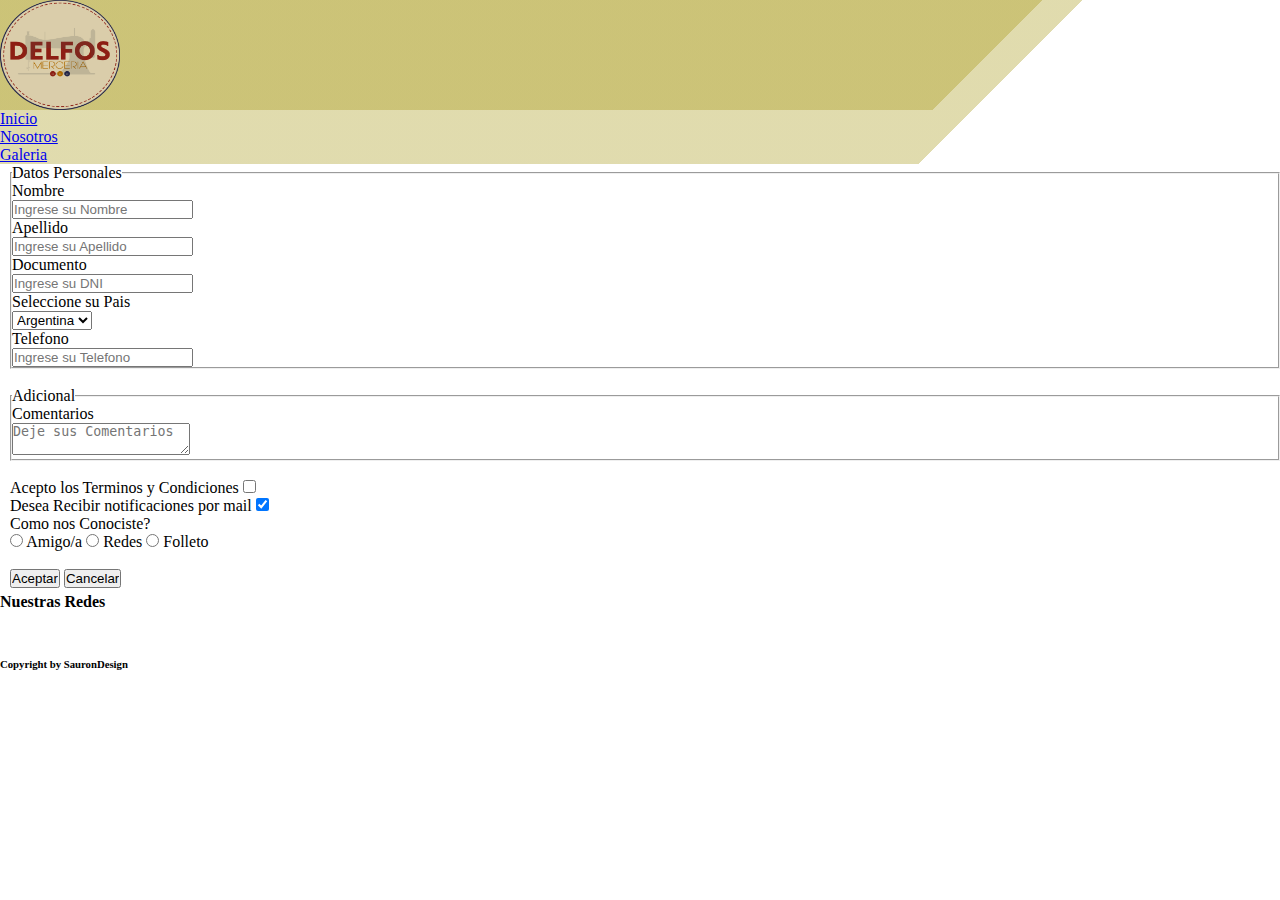
==== pages/contacto.html @ e389eb1c "nuevo proyecto merceria" ====
<!DOCTYPE html>
<html lang="es">

<head>
    <meta charset="UTF-8">
    <meta http-equiv="X-UA-Compatible" content="IE=edge">
    <meta name="viewport" content="width=device-width, initial-scale=1.0">
    <link rel="stylesheet" href="https://cdnjs.cloudflare.com/ajax/libs/font-awesome/6.1.0/css/all.min.css" integrity="sha512-10/jx2EXwxxWqCLX/hHth/vu2KY3jCF70dCQB8TSgNjbCVAC/8vai53GfMDrO2Emgwccf2pJqxct9ehpzG+MTw==" crossorigin="anonymous" referrerpolicy="no-referrer"
    />
    <link href="https://cdn.jsdelivr.net/npm/bootstrap@5.1.3/dist/css/bootstrap.min.css" rel="stylesheet" integrity="sha384-1BmE4kWBq78iYhFldvKuhfTAU6auU8tT94WrHftjDbrCEXSU1oBoqyl2QvZ6jIW3" crossorigin="anonymous">
    <!-- LINK DE CSS -->
    <link rel="stylesheet" href="../Style.css/styles.css">
    <link rel="stylesheet" href="../Style.css/reset.css">
    <title>Contacto</title>
</head>

<body>
    
         <header class="container-fluid">
            
            <nav class="navbar navbar-expand-lg">
                <div class="container-fluid">
                        <img class="logonegocio" src="../images/logoDelfos.png" alt="logoNegocio"/>
                    </div>
                <div class="collapse navbar-collapse" id="navbarNav">
                    <ul class="navbar-nav">
                        <li class="nav-item">
                            <a class="nav-link active" aria-current="page" href="../index.html">Inicio</a>
                        </li>
                        <li class="nav-item">
                            <a class="nav-link" href="../pages/nosotros.html">Nosotros</a>
                        </li>
                        <li class="nav-item">
                            <a class="nav-link" href="../pages/galeria.html">Galeria</a>
                        </li>
                     </ul>
                </div>
            </div>
        </nav>
    </header>

    <main>
        <form class="formularioContacto">
            <fieldset>
                <legend>Datos Personales</legend>
                <label for="nombre">Nombre</label>
                <br />
                <input id="nombre" placeholder="Ingrese su Nombre">
                <br />
                <label for="apellido">Apellido</label>
                <br />
                <input id="apellido" placeholder="Ingrese su Apellido">
                <br />
                <label for="DNI">Documento</label>
                <br />
                <input id="DNI" type="number" placeholder="Ingrese su DNI">
                <br />
                <label>Seleccione su Pais</label>
                <br />
                <select>
                    <option>Argentina</option>
                    <option>Uruguay</option>
                    <option>Chile</option>
                    <option>Bolivia</option>
                    <option>Brasil</option>
                    <option>Otro</option>
                </select>
                <br />
                <label for="telefono">Telefono</label>
                <br />
                <input id="telefono" type="tel" placeholder="Ingrese su Telefono">
                <br />
            </fieldset>  
            <br/>
            <fieldset>
                <legend>Adicional</legend>
                <label for="comentarios">Comentarios</label>
                <br />
                <textarea id="comentarios" placeholder="Deje sus Comentarios"></textarea>
            </fieldset>
            <br />
            <label for="tyc">Acepto los Terminos y Condiciones</label>
            <input type="checkbox">
            <br />
            <label for="mailing">Desea Recibir notificaciones por mail</label>
            <input type="checkbox" checked>
            <br />
            <label for="conocido"> Como nos Conociste?</label>
            <br />
            <input name="conocer" type="radio">
            <span>Amigo/a</span>
            <input name="conocer" type="radio">
            <span>Redes</span>
            <input name="conocer" type="radio">
            <span>Folleto</span>
            <br />
            <br/>
            <input class opcion type="submit" value="Aceptar">
            <input class opcion2 type="reset" value="Cancelar">
        </form>
       
    </main>


    <footer class="site-footer bg-dark text-white text-center p-2">
        <h4>Nuestras Redes</h4>
        <div class="iconos mt-2">
            <a href="https://wwww.facebook.com/merceria.delfos.79"><i class="fa-brands fa-facebook"></i></a>
            <a href="https://instagram.com/merceriadelfos?igshid=YmMyMTA2M2Y="><i class="fa-brands fa-instagram"></i></a>
            <a href="https://api.whatsapp.com/send?phone=541161079577&text=Hola!%Necesito%hacer%una%consulta"><i class="fa-brands fa-whatsapp"></i></a>
        </div>

        <h6>Copyright by SauronDesign</h6>
        
    </footer>


    <script src="https://cdn.jsdelivr.net/npm/bootstrap@5.1.3/dist/js/bootstrap.bundle.min.js" integrity="sha384-ka7Sk0Gln4gmtz2MlQnikT1wXgYsOg+OMhuP+IlRH9sENBO0LRn5q+8nbTov4+1p" crossorigin="anonymous"></script>
</body>

</html>
---- Style.css/styles.css ----
.nav-item a:hover {
  color: rgb(128, 39, 30);
  margin: 2px;
  font-weight: bolder;
  transform: scale(1.3);
  transition: ease-in-out .5s;
}


.logonegocio {
    display: flex;
    align-items: initial;
    justify-content:left;
    width: 120px;
    height: 110px;
  }

  .container-fluid{
    justify-content: space-between;
    background: linear-gradient(135deg, #a3940b55 75%, transparent 5%)
  }

  .carousel-inner img {
    max-height: 650px;
}

.foto{
  width: 350px;
  height: 340px;
}


.mapa{
  display: flex;
  justify-content:center;
  margin-left: 5px;
  margin-bottom: 50px;
  transition: all 1s;
}

.mapa :hover{
  transform: scale(1.10);
}

.tituloprincipal{
  text-decoration: underline;
  color: rgb(19, 1, 1) ;
  font-weight: border;
  margin-left: 3px;
}

.historia{
  margin-left: 5px;
}

.consultaUbicacion{
  display: flex;
  justify-content: center;
  text-decoration: underline;
  color: rgb(19, 1, 1) ;
  margin-left: 3px;
}

.formularioContacto{
  margin-left: 10px;
  margin-bottom: 5px;
}

.iconos a {
  text-decoration: none;
  color: rgb(218, 205, 170);
  font-size: 40px;
  margin: 8px;
}

.iconos a i:hover {
  color: rgb(175, 107, 0);
  transform: scale(1.5);
  transition: ease-in-out .5s;
}

.card{
  display: flex;
  flex-direction: row;
  justify-content:space-between;
  max-width: 250px;
  max-height: 250px;
  margin: 15px;
}

.costuras{
  display: flex;
  justify-content: center;
  /* align-items: center; */
  border-radius: 20px;
  max-width: 350px;
  max-height: 350px;
  margin: 15px;
}

.instructivo{
  margin-left: 100px;
  text-decoration: none;
}
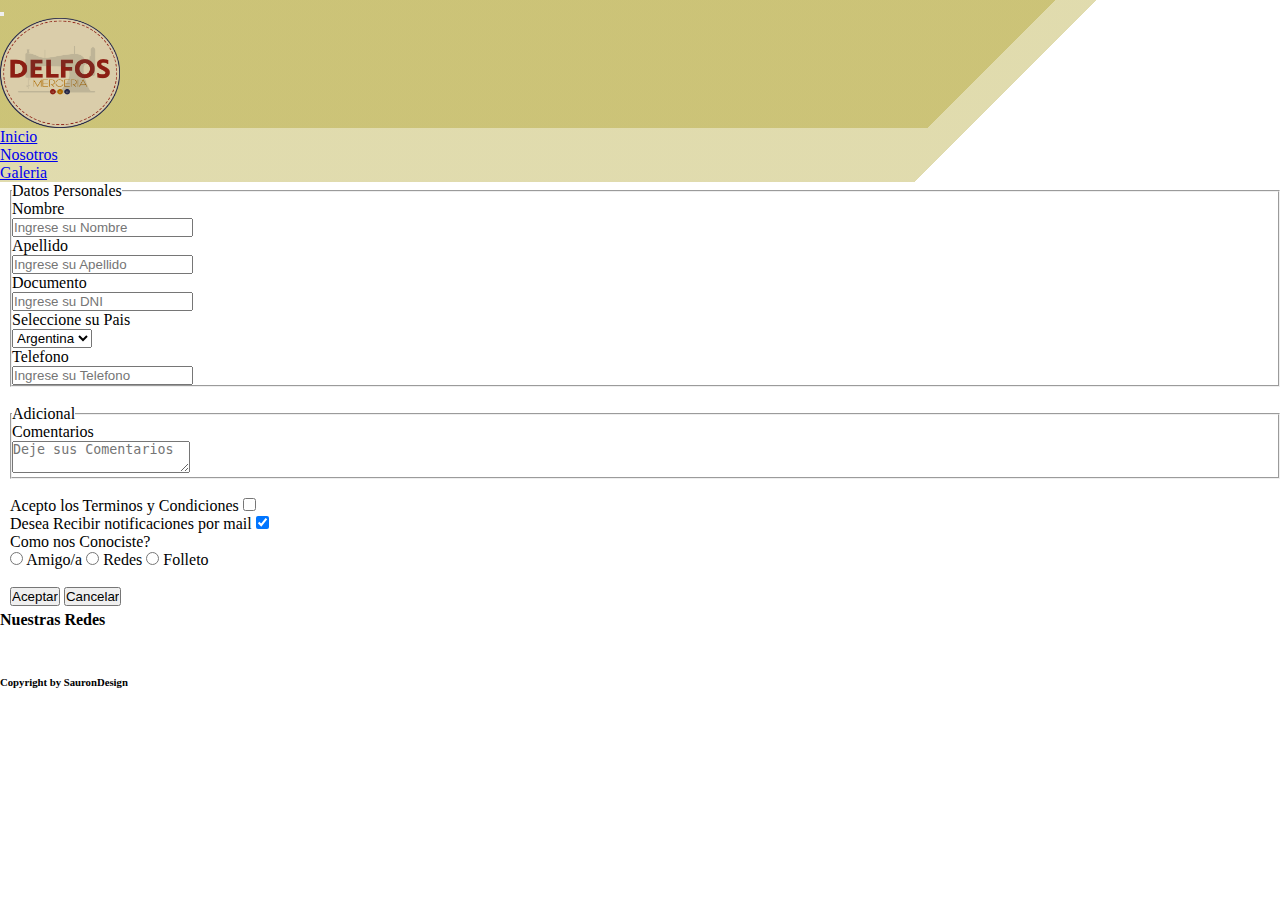
==== commit a650c04e: "modifique htmls" ====
--- a/pages/contacto.html
+++ b/pages/contacto.html
@@ -20,6 +20,9 @@
             
             <nav class="navbar navbar-expand-lg">
                 <div class="container-fluid">
+                    <button class="navbar-toggler" type="button" data-bs-toggle="collapse" data-bs-target="#navbarNav" aria-controls="navbarNav" aria-expanded="false" aria-label="Toggle navigation">
+                        <span class="navbar-toggler-icon"></span>
+                      </button>
                         <img class="logonegocio" src="../images/logoDelfos.png" alt="logoNegocio"/>
                     </div>
                 <div class="collapse navbar-collapse" id="navbarNav">
@@ -105,9 +108,9 @@
     <footer class="site-footer bg-dark text-white text-center p-2">
         <h4>Nuestras Redes</h4>
         <div class="iconos mt-2">
-            <a href="https://wwww.facebook.com/merceria.delfos.79"><i class="fa-brands fa-facebook"></i></a>
-            <a href="https://instagram.com/merceriadelfos?igshid=YmMyMTA2M2Y="><i class="fa-brands fa-instagram"></i></a>
-            <a href="https://api.whatsapp.com/send?phone=541161079577&text=Hola!%Necesito%hacer%una%consulta"><i class="fa-brands fa-whatsapp"></i></a>
+            <a href="https://wwww.facebook.com/merceria.delfos.79" target="_blank"><i class="fa-brands fa-facebook"></i></a>
+            <a href="https://instagram.com/merceriadelfos?igshid=YmMyMTA2M2Y=" target="_blank"><i class="fa-brands fa-instagram"></i></a>
+            <a href="https://api.whatsapp.com/send?phone=541161079577&text=Hola!%Necesito%hacer%una%consulta" target="_blank"><i class="fa-brands fa-whatsapp"></i></a>
         </div>
 
         <h6>Copyright by SauronDesign</h6>
--- a/Style.css/styles.css
+++ b/Style.css/styles.css
@@ -1,3 +1,6 @@
+.nav-item li a{
+  color: rgb(35, 38, 73) ;
+}
 
 .nav-item a:hover {
   color: rgb(128, 39, 30);
@@ -22,7 +25,9 @@
   }
 
   .carousel-inner img {
+    /* flex-direction: wrap ; */
     max-height: 650px;
+    /* width: 100% ; */
 }
 
 .foto{
@@ -87,19 +92,21 @@
   max-width: 250px;
   max-height: 250px;
   margin: 15px;
+  margin-left: 150px;
 }
 
 .costuras{
   display: flex;
-  justify-content: center;
-  /* align-items: center; */
+  justify-content: space-between;
   border-radius: 20px;
   max-width: 350px;
   max-height: 350px;
   margin: 15px;
+  margin-left: 500px;
 }
 
 .instructivo{
   margin-left: 100px;
   text-decoration: none;
+  margin-left: 600px;
 }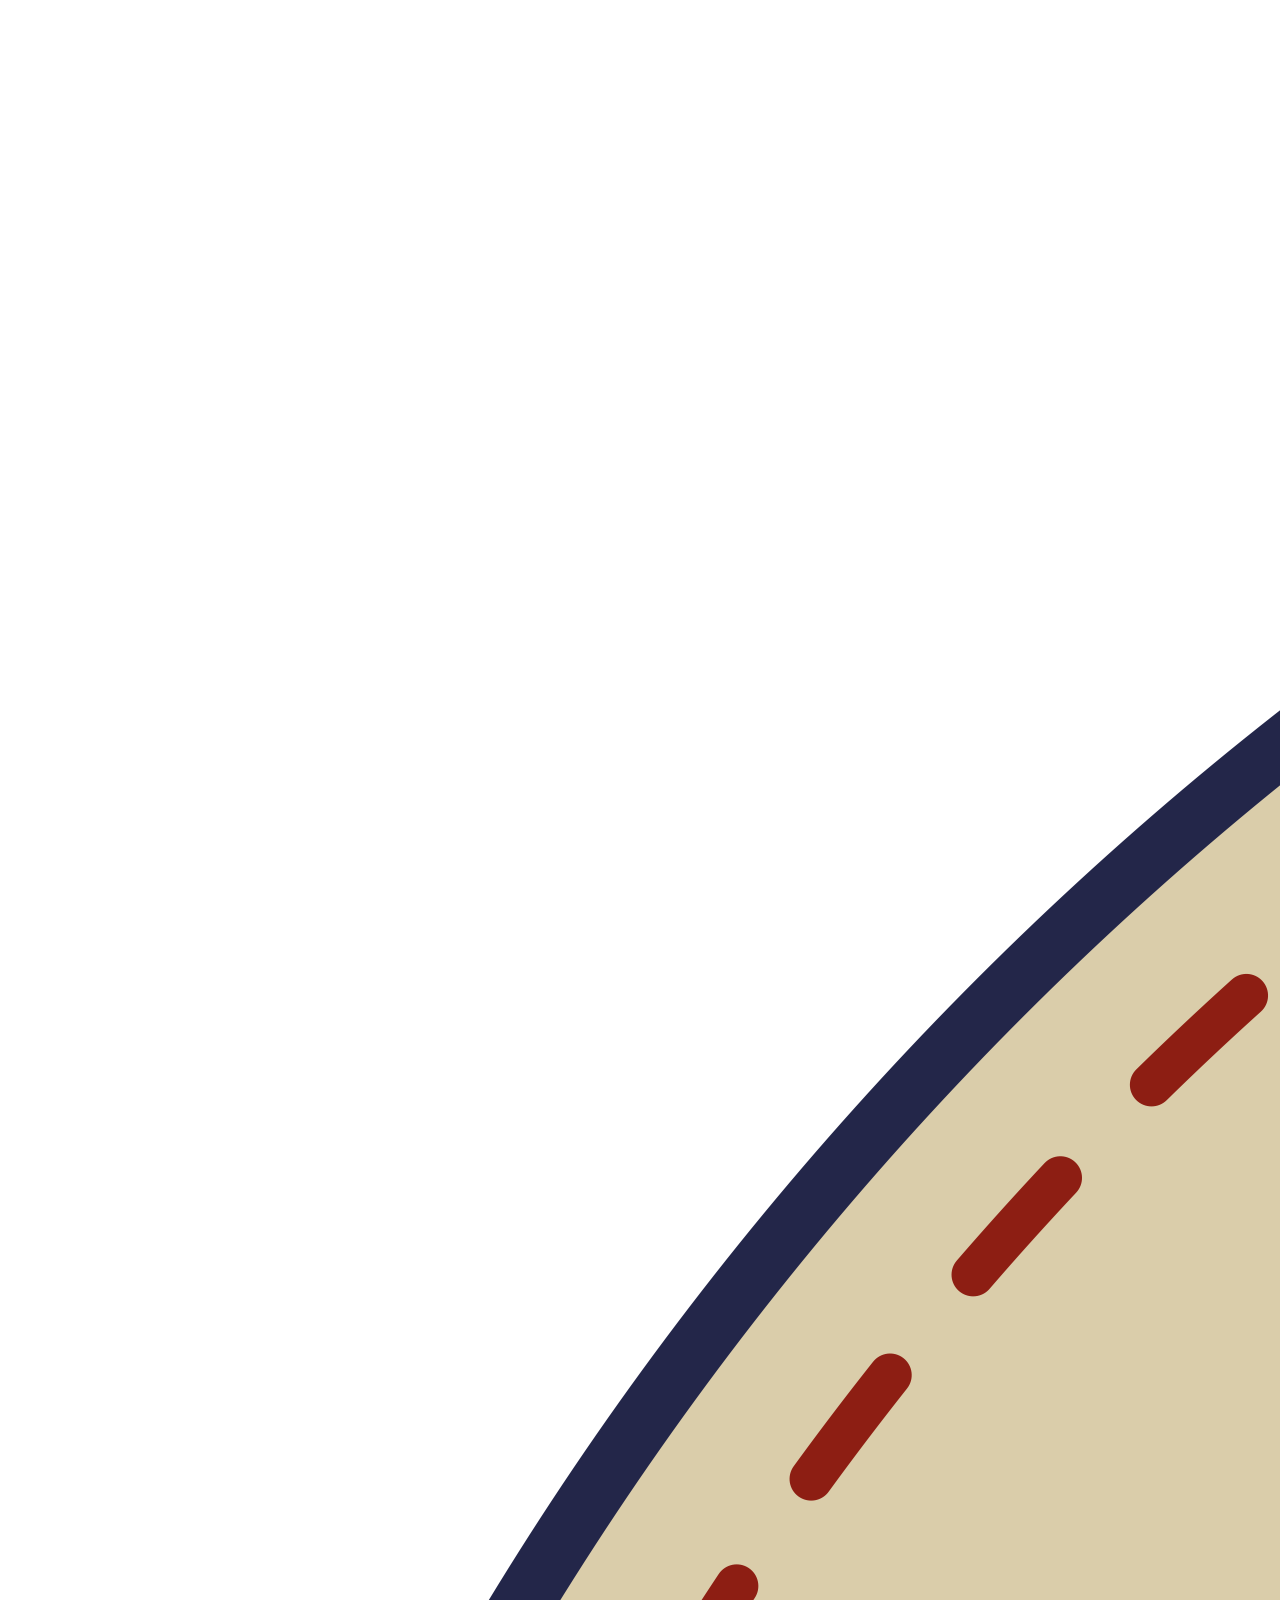
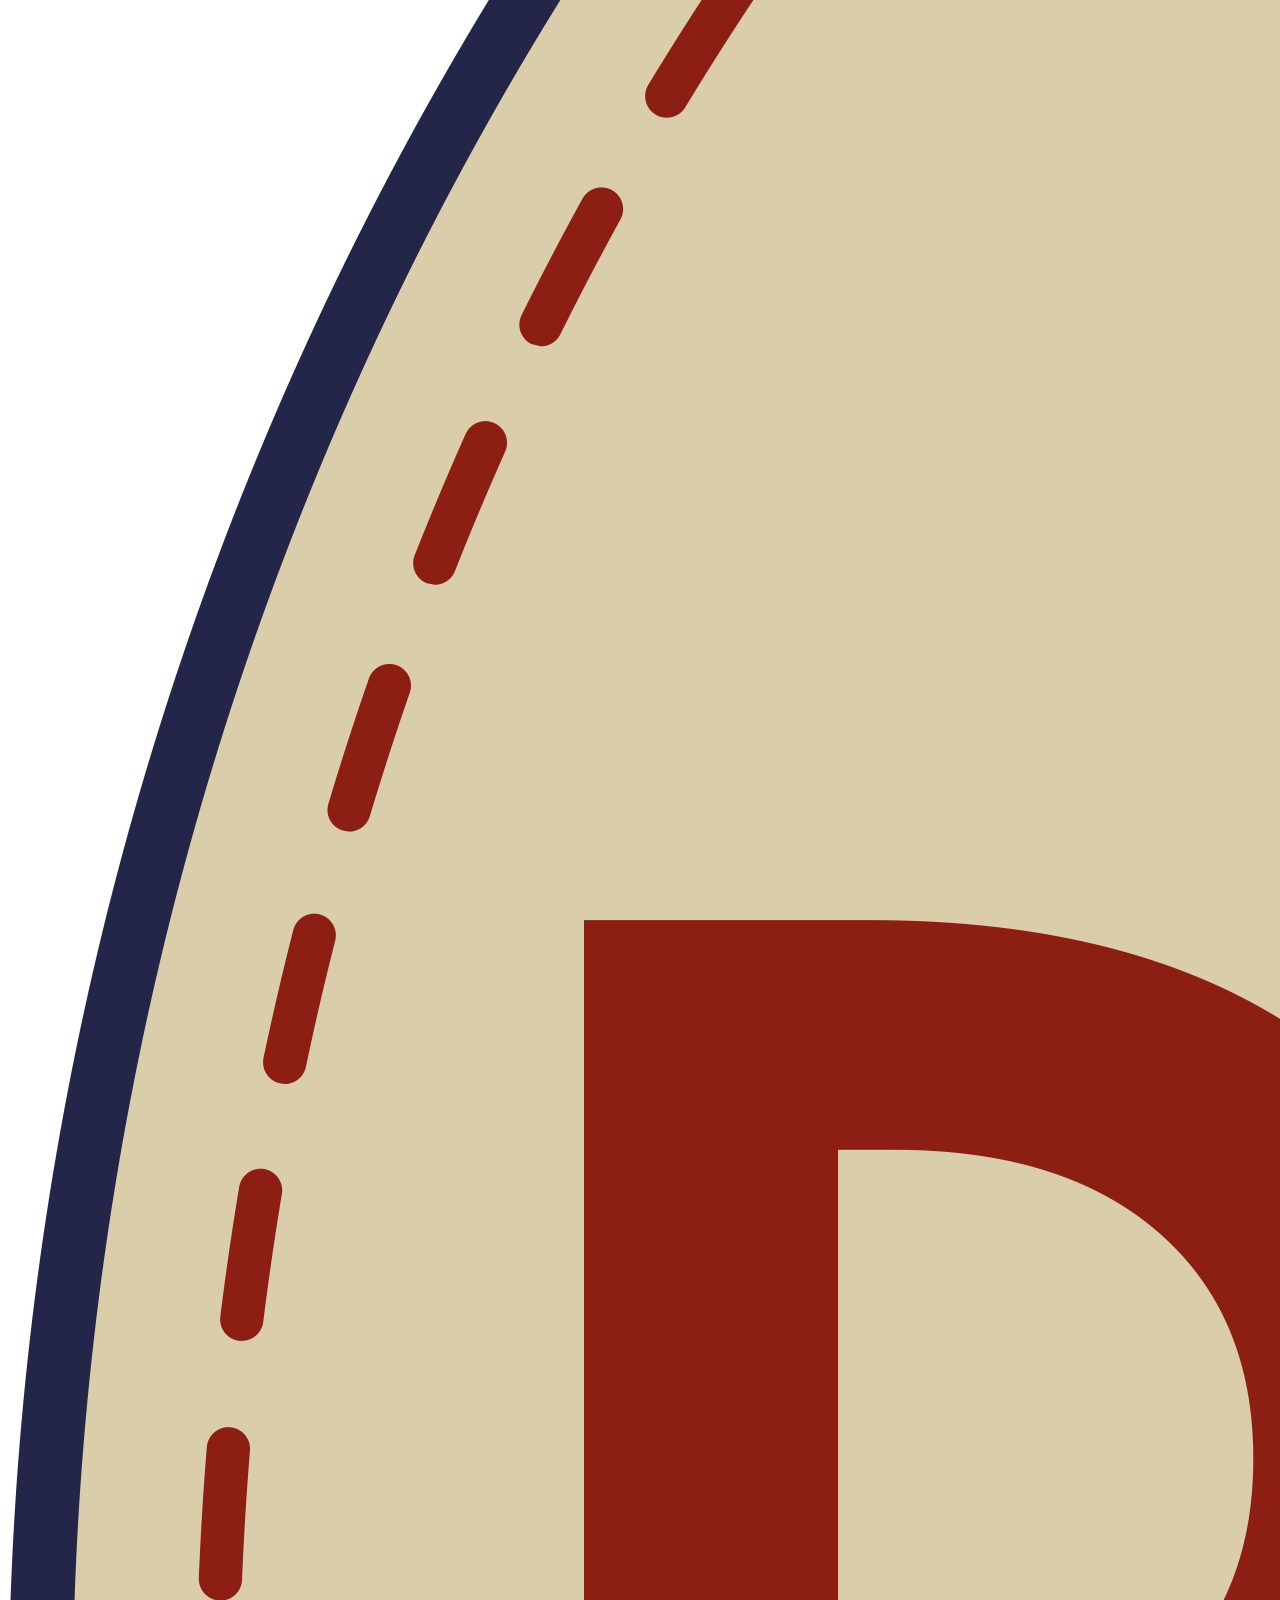
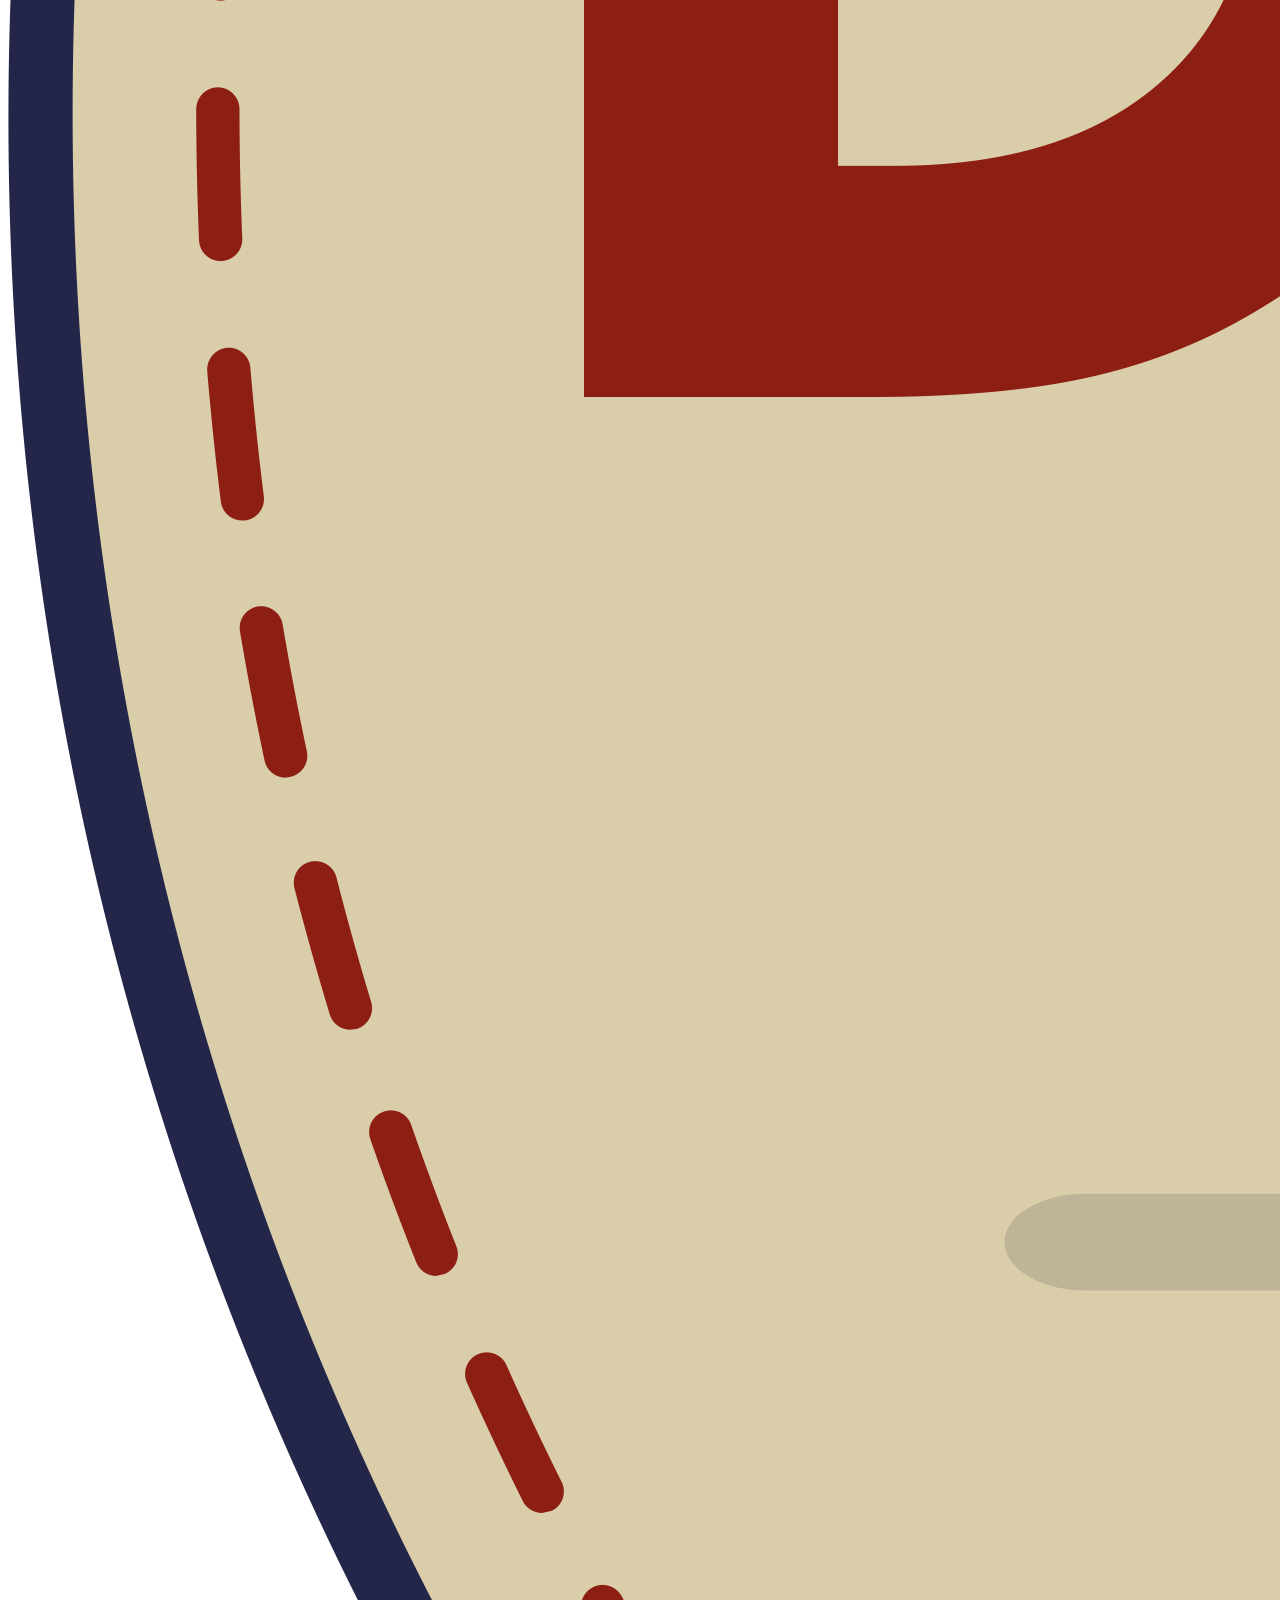
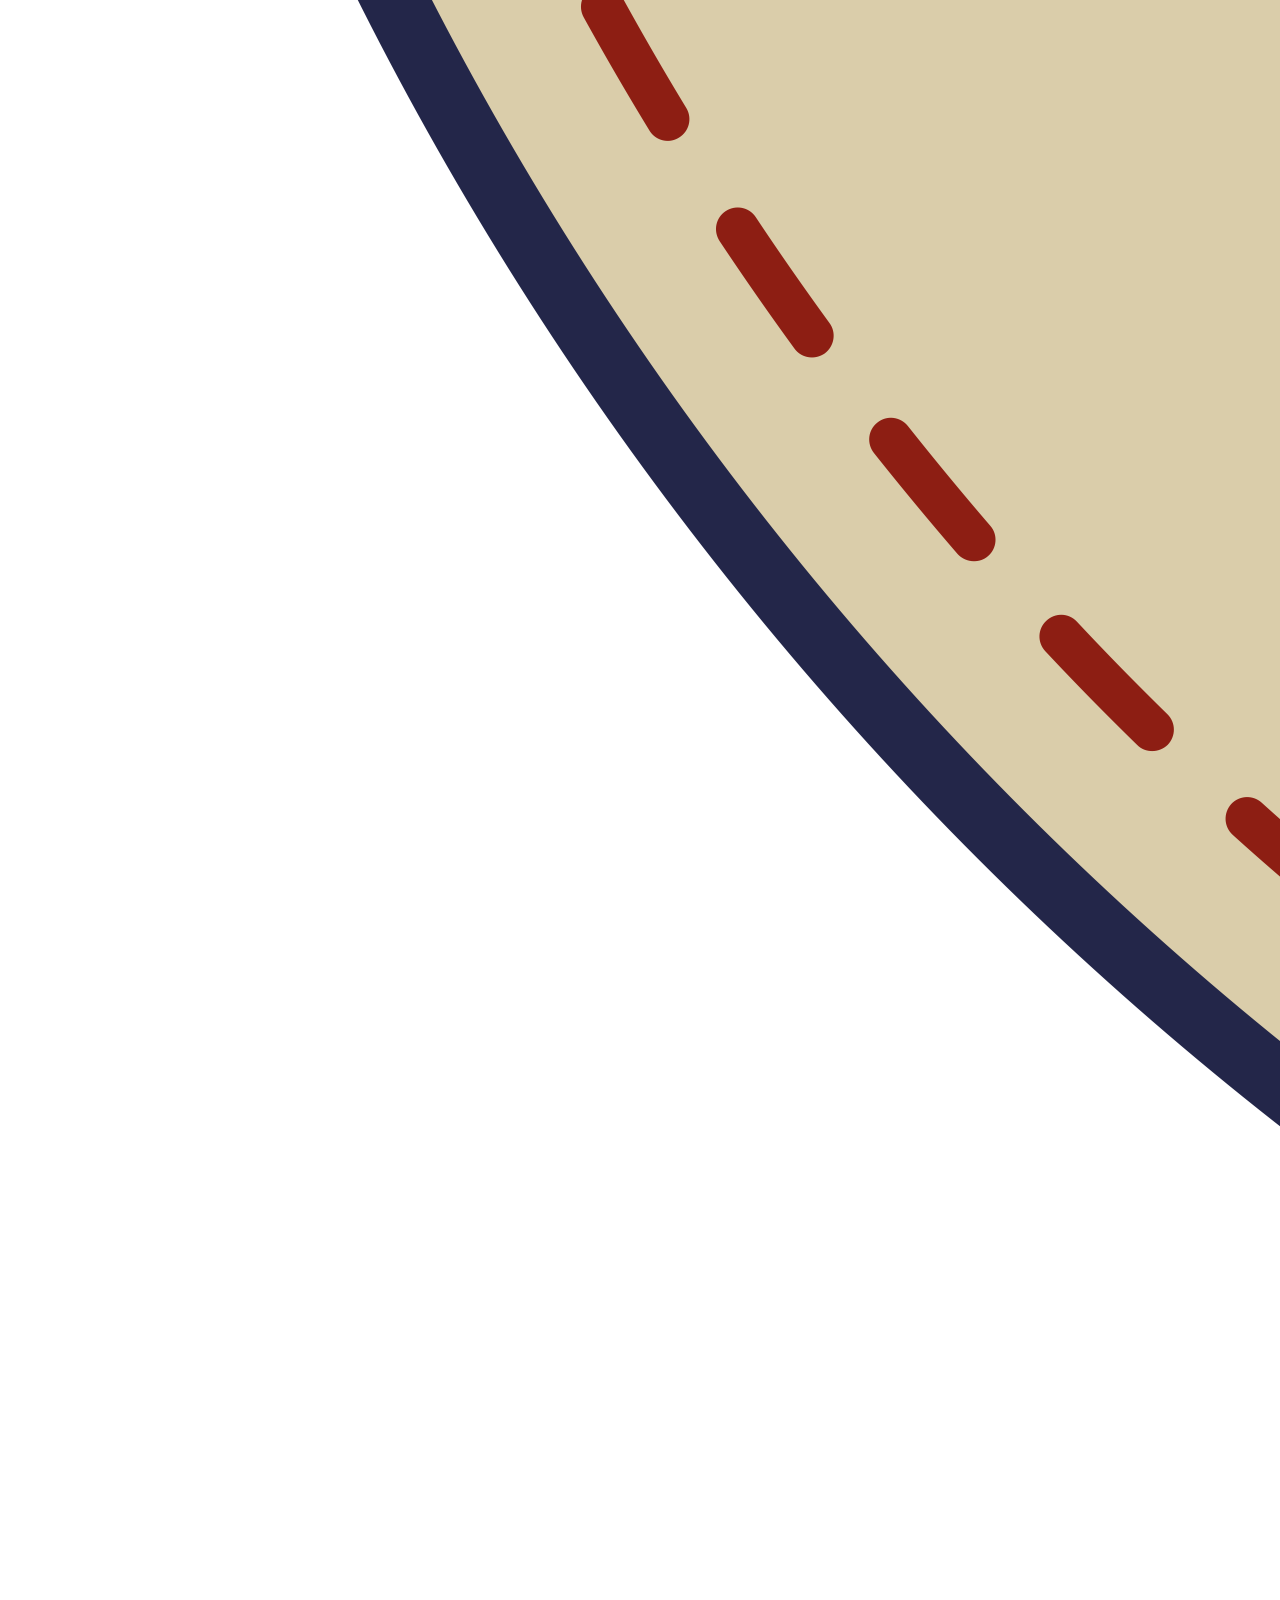
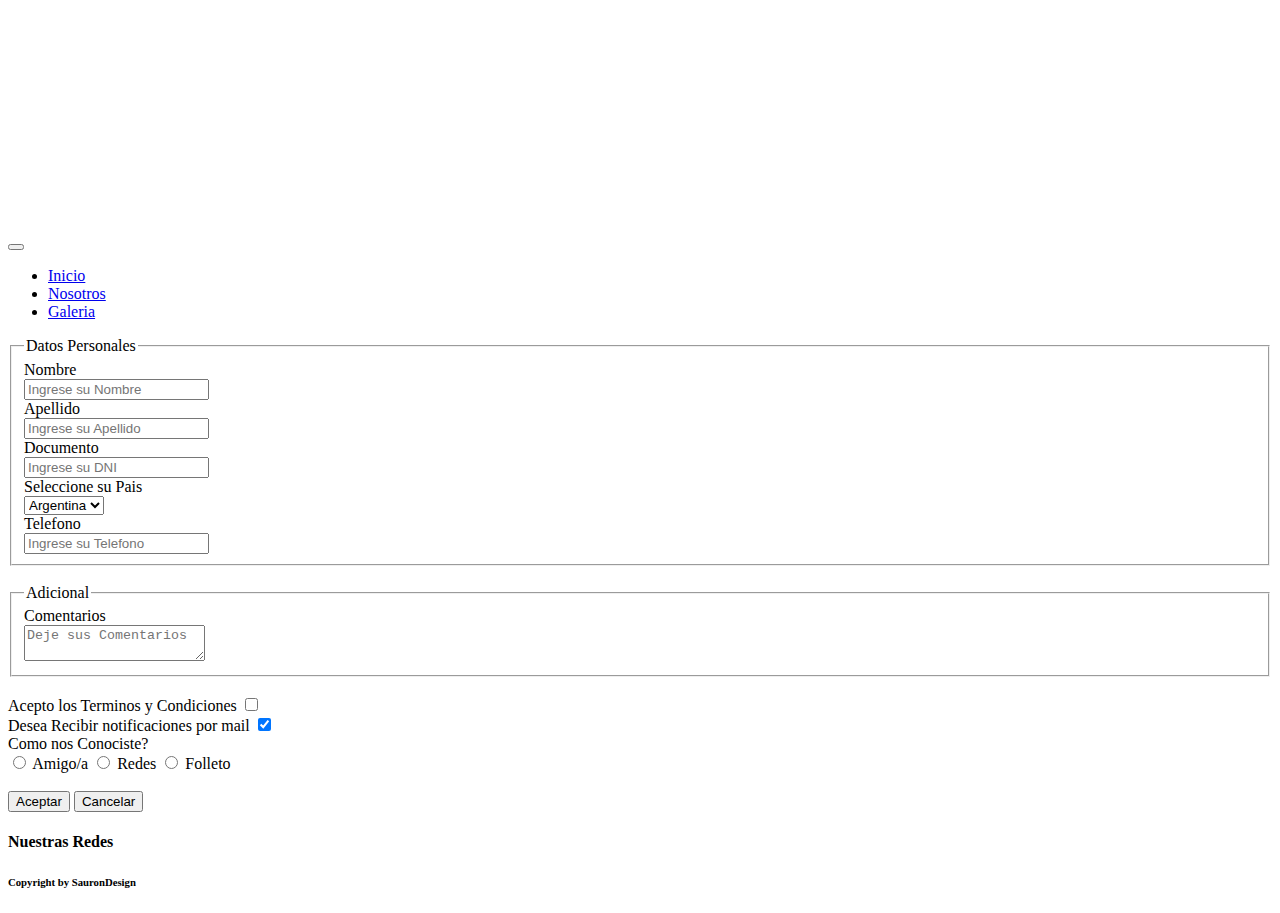
==== commit 339eae5d: "mejore el header para responsive" ====
--- a/pages/contacto.html
+++ b/pages/contacto.html
@@ -9,24 +9,22 @@
     />
     <link href="https://cdn.jsdelivr.net/npm/bootstrap@5.1.3/dist/css/bootstrap.min.css" rel="stylesheet" integrity="sha384-1BmE4kWBq78iYhFldvKuhfTAU6auU8tT94WrHftjDbrCEXSU1oBoqyl2QvZ6jIW3" crossorigin="anonymous">
     <!-- LINK DE CSS -->
-    <link rel="stylesheet" href="../Style.css/styles.css">
-    <link rel="stylesheet" href="../Style.css/reset.css">
+    <link rel="stylesheet" href="../style.css/styles.css">
+    <link rel="stylesheet" href="../style.css/reset.css">
     <title>Contacto</title>
 </head>
 
 <body>
     
-         <header class="container-fluid">
-            
-            <nav class="navbar navbar-expand-lg">
-                <div class="container-fluid">
-                    <button class="navbar-toggler" type="button" data-bs-toggle="collapse" data-bs-target="#navbarNav" aria-controls="navbarNav" aria-expanded="false" aria-label="Toggle navigation">
-                        <span class="navbar-toggler-icon"></span>
-                      </button>
-                        <img class="logonegocio" src="../images/logoDelfos.png" alt="logoNegocio"/>
-                    </div>
+    <header class="container-fluid">
+        <nav class="navbar navbar-expand-lg">
+            <div class="container-fluid">
+                <a class="navbar-brand" href="../index.html"><img class="logonegocio" src="../images/logoDelfos.png"alt="Logo Delfos"></a>
+                <button class="navbar-toggler navbar-dark" type="button" data-bs-toggle="collapse" data-bs-target="#navbarNav" aria-controls="navbarNav" aria-expanded="false" aria-label="Toggle navigation">
+                    <span class="navbar-toggler-icon"></span>
+                </button>
                 <div class="collapse navbar-collapse" id="navbarNav">
-                    <ul class="navbar-nav">
+                    <ul class="navbar-nav ms-auto">
                         <li class="nav-item">
                             <a class="nav-link active" aria-current="page" href="../index.html">Inicio</a>
                         </li>
